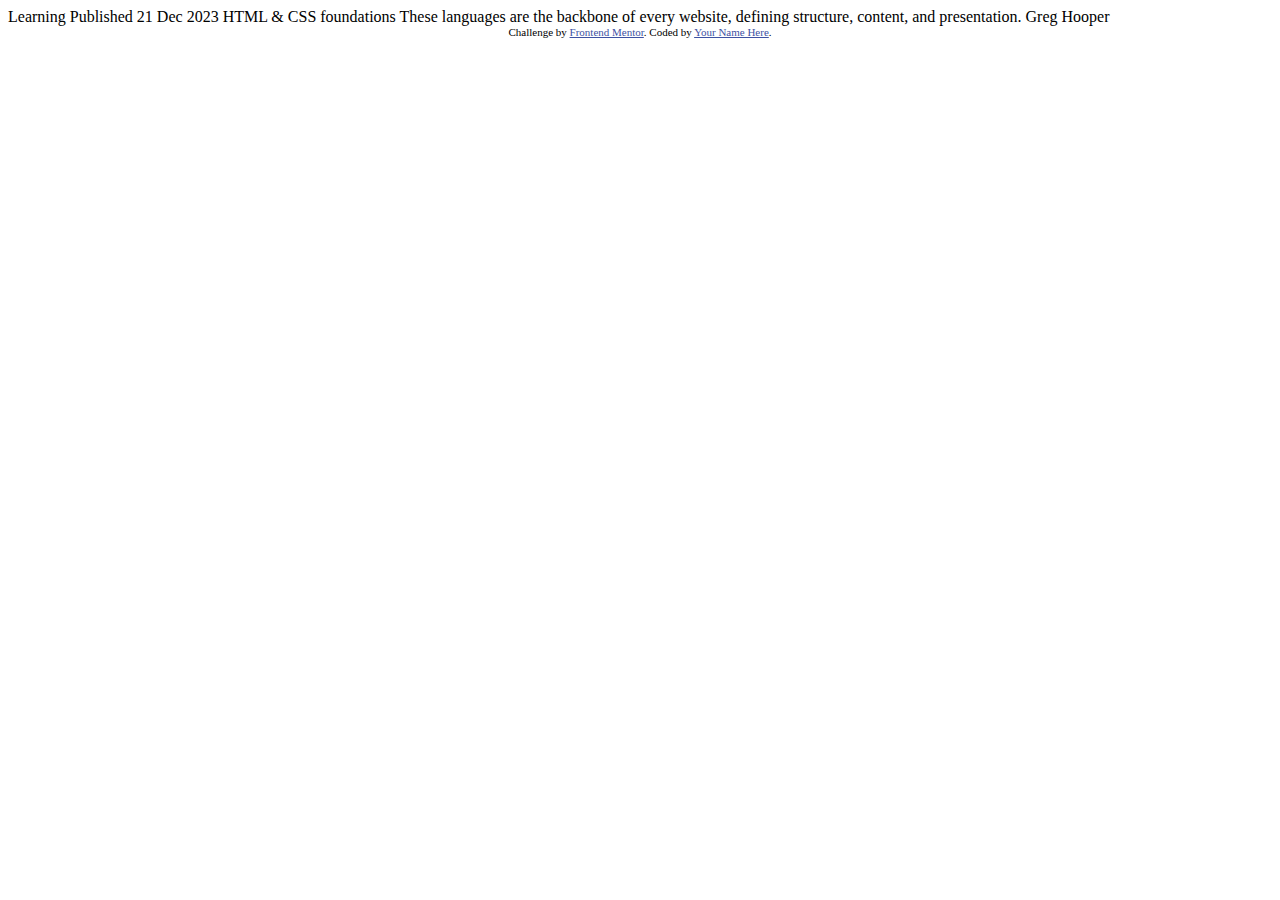
==== blog-preview-card-main/index.html @ 6bd51198 "Add new challenge" ====
<!DOCTYPE html>
<html lang="en">
<head>
  <meta charset="UTF-8">
  <meta name="viewport" content="width=device-width, initial-scale=1.0"> <!-- displays site properly based on user's device -->

  <link rel="icon" type="image/png" sizes="32x32" href="./assets/images/favicon-32x32.png">
  
  <title>Frontend Mentor | Blog preview card</title>

  <!-- Feel free to remove these styles or customise in your own stylesheet 👍 -->
  <style>
    .attribution { font-size: 11px; text-align: center; }
    .attribution a { color: hsl(228, 45%, 44%); }
  </style>
</head>
<body>

  Learning

  Published 21 Dec 2023

  HTML & CSS foundations

  These languages are the backbone of every website, defining structure, content, and presentation.

  Greg Hooper
  
  <div class="attribution">
    Challenge by <a href="https://www.frontendmentor.io?ref=challenge" target="_blank">Frontend Mentor</a>. 
    Coded by <a href="#">Your Name Here</a>.
  </div>
</body>
</html>
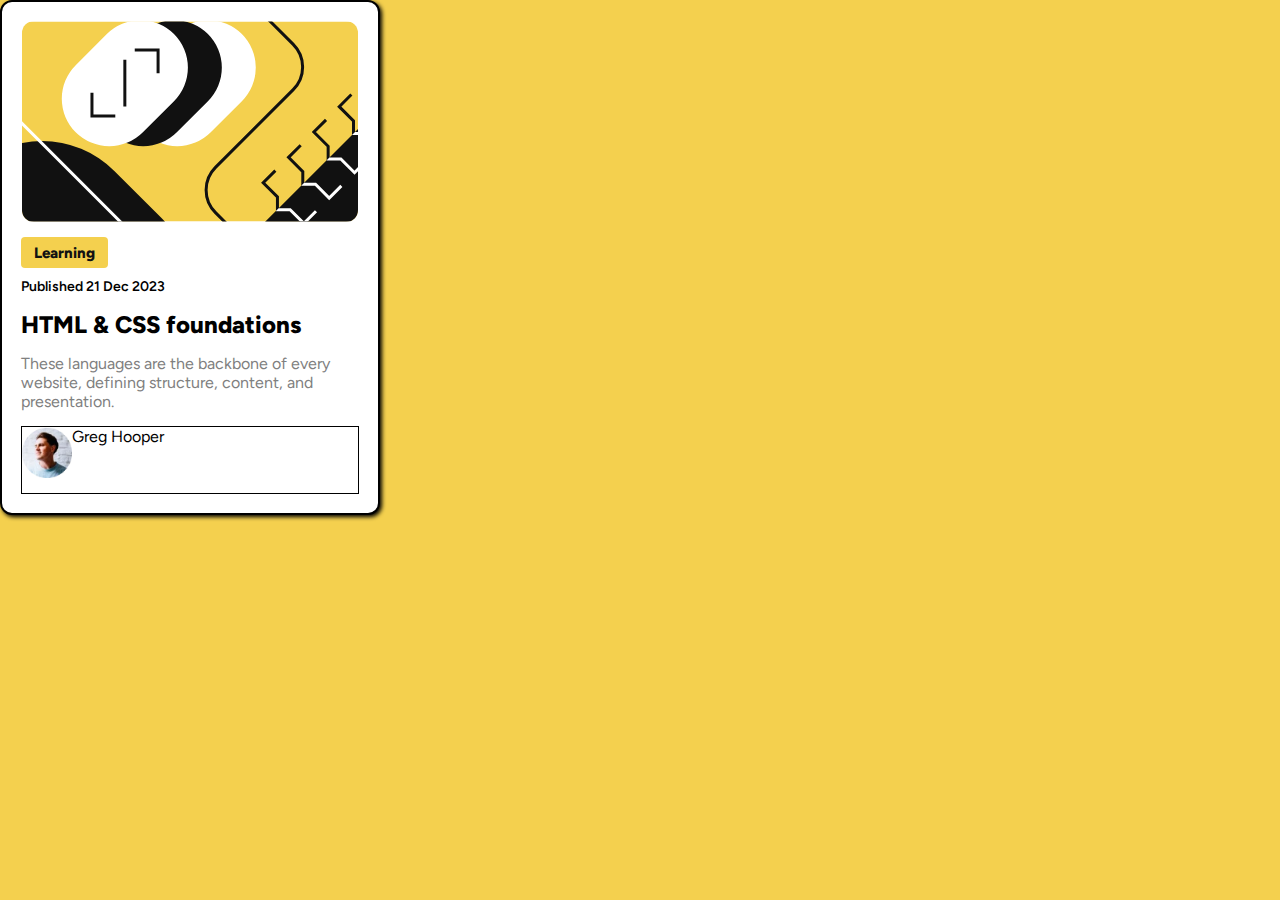
==== commit 87171b10: "Create div classes in HTML and link font and colour styles in CSS for img, background and main text." ====
--- a/blog-preview-card-main/index.html
+++ b/blog-preview-card-main/index.html
@@ -3,8 +3,11 @@
 <head>
   <meta charset="UTF-8">
   <meta name="viewport" content="width=device-width, initial-scale=1.0"> <!-- displays site properly based on user's device -->
-
   <link rel="icon" type="image/png" sizes="32x32" href="./assets/images/favicon-32x32.png">
+  <link rel="preconnect" href="https://fonts.googleapis.com">
+  <link rel="preconnect" href="https://fonts.gstatic.com" crossorigin>
+  <link href="https://fonts.googleapis.com/css2?family=Figtree:ital,wght@0,300..900;1,300..900&display=swap" rel="stylesheet">
+  <link rel="stylesheet" href="./style.css">
   
   <title>Frontend Mentor | Blog preview card</title>
 
@@ -16,19 +19,29 @@
 </head>
 <body>
 
-  Learning
+  <div class="container">
+    <img src="./assets/images/illustration-article.svg" alt="Card Image">
 
-  Published 21 Dec 2023
+    <div class="date-wrapper">
+      <button>Learning</button>
+      <p>Published 21 Dec 2023</p>
+    </div>
 
-  HTML & CSS foundations
+    <div class="title-wrapper">
+      <h2>HTML & CSS foundations</h2>
+      <p>These languages are the backbone of every website, defining structure, content, and presentation.</p>
+    </div>
 
-  These languages are the backbone of every website, defining structure, content, and presentation.
+    <div class="avatar-wrapper">
+        <img src="./assets/images/image-avatar.webp" alt="Greg" width="50px" height="auto">
+        <p>Greg Hooper</p>
+    </div>
 
-  Greg Hooper
-  
-  <div class="attribution">
+
+
+  <!-- <div class="attribution">
     Challenge by <a href="https://www.frontendmentor.io?ref=challenge" target="_blank">Frontend Mentor</a>. 
-    Coded by <a href="#">Your Name Here</a>.
-  </div>
+    Coded by <a href="#">Ellie</a>.
+  </div> -->
 </body>
 </html>--- a/blog-preview-card-main/style.css
+++ b/blog-preview-card-main/style.css
@@ -0,0 +1,71 @@
+* {
+    margin: 0;
+    padding: 0;
+    box-sizing: border-box;
+}
+
+body {
+    background-color: hsl(47, 88%, 63%);
+}
+
+.container {
+    background-color: #fff;
+    display: flex;
+    flex-direction: column;
+    padding: 1.2rem;
+    font-family: "Figtree", sans-serif;
+    border-radius: 0.75rem;
+    border: 2px solid black;
+    box-shadow: 2px 2px 4px;
+    max-width: 380px;
+}
+
+.container img {
+    max-width: 350px;
+    height: auto;
+    align-self: center;
+    border-radius: 0.75rem;
+    margin-bottom: 15px;
+}
+
+.date-wrapper button {
+    background-color: hsl(47, 88%, 63%);
+    color: hsl(0, 0%, 7%);
+    border: none;
+    padding-top: 0.4rem;
+    padding-bottom: 0.4rem;
+    padding-left: 0.8rem;
+    padding-right: 0.8rem;
+    text-align: center;
+    font-weight: 800;
+    font-size: 15px;
+    font-family: "Figtree", sans-serif;
+    border-radius: 4px;
+}
+
+.date-wrapper p {
+    margin-top: 10px;
+    font-size: 14px;
+    font-weight: 600;
+    margin-bottom: 15px;
+}
+
+.title-wrapper h2 {
+    font-weight: 800;
+    margin-bottom: 15px;
+}
+
+.title-wrapper p {
+    color: hsl(0, 0%, 50%);
+    font-size: 16px;
+    margin-bottom: 15px;
+}
+
+.avatar-wrapper {
+    border: 1px solid black;
+    display: flex;
+}
+
+
+/* Font weights
+600, 800 */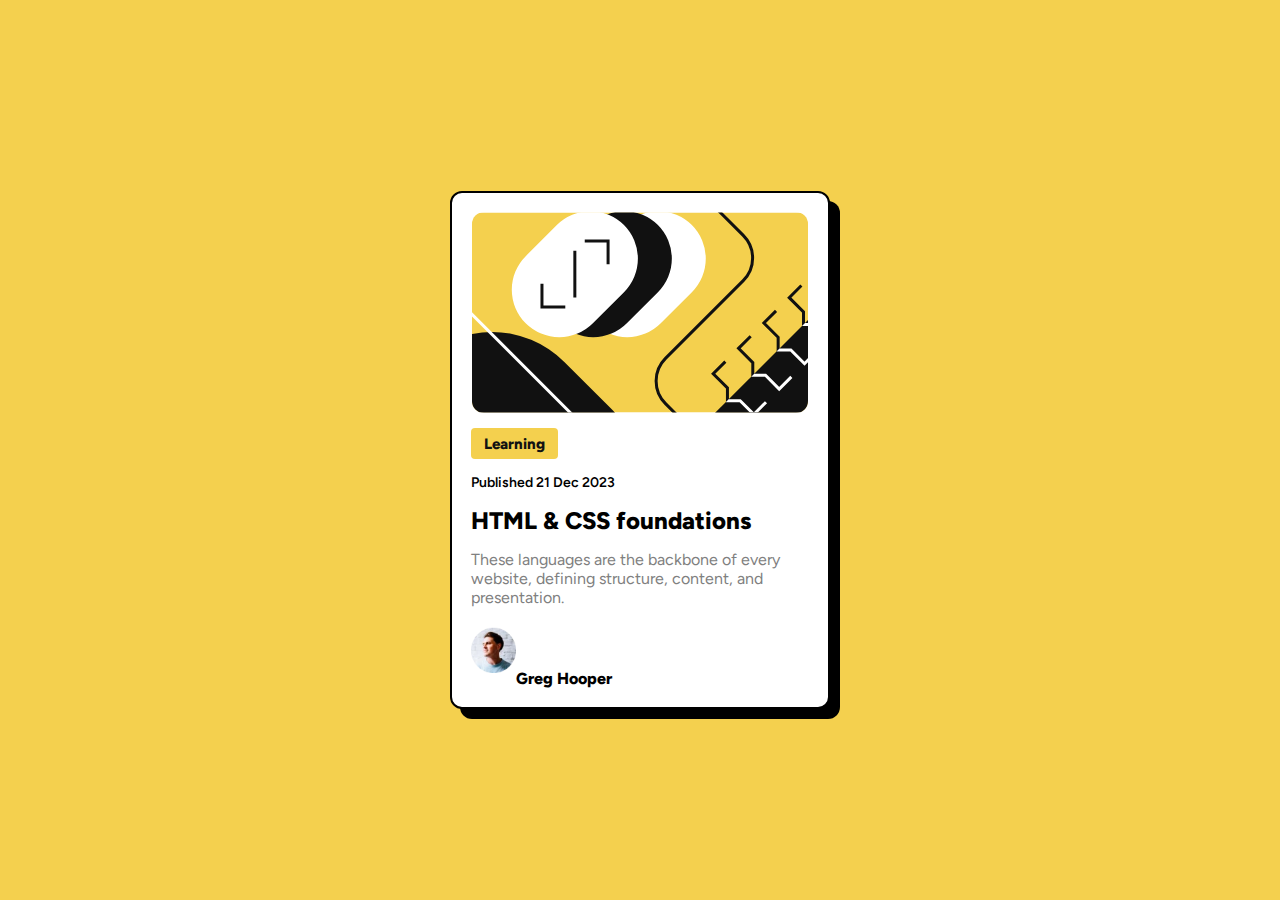
==== commit b1a0025f: "Change blog preview card to center of screen" ====
--- a/blog-preview-card-main/index.html
+++ b/blog-preview-card-main/index.html
@@ -33,8 +33,8 @@
     </div>
 
     <div class="avatar-wrapper">
-        <img src="./assets/images/image-avatar.webp" alt="Greg" width="50px" height="auto">
-        <p>Greg Hooper</p>
+        <img src="./assets/images/image-avatar.webp" alt="Greg" width="45px" height="auto">
+        <h4>Greg Hooper</h4>
     </div>
 
 
--- a/blog-preview-card-main/style.css
+++ b/blog-preview-card-main/style.css
@@ -6,6 +6,9 @@
 
 body {
     background-color: hsl(47, 88%, 63%);
+    min-height: 100vh;
+    display: grid;
+    place-items: center;
 }
 
 .container {
@@ -16,7 +19,7 @@
     font-family: "Figtree", sans-serif;
     border-radius: 0.75rem;
     border: 2px solid black;
-    box-shadow: 2px 2px 4px;
+    box-shadow: 10px 10px;
     max-width: 380px;
 }
 
@@ -44,7 +47,7 @@
 }
 
 .date-wrapper p {
-    margin-top: 10px;
+    margin-top: 15px;
     font-size: 14px;
     font-weight: 600;
     margin-bottom: 15px;
@@ -58,12 +61,20 @@
 .title-wrapper p {
     color: hsl(0, 0%, 50%);
     font-size: 16px;
-    margin-bottom: 15px;
+    margin-bottom: 20px;
 }
 
 .avatar-wrapper {
-    border: 1px solid black;
     display: flex;
+    flex-direction: row;
+    align-items: flex-end;
+
+}
+
+
+
+.avatar-wrapper h4 {
+    font-weight: 800;
 }
 
 
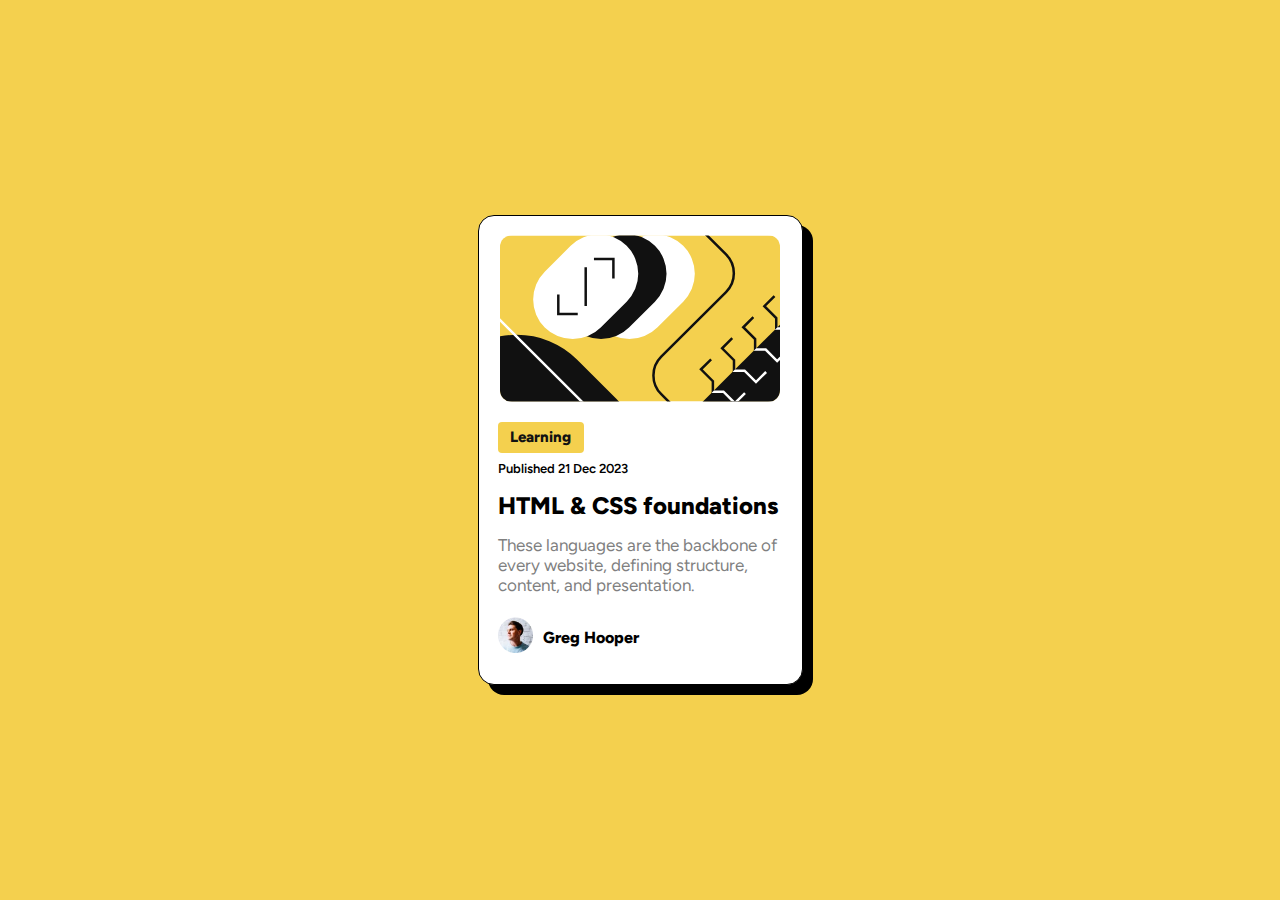
==== commit 602537af: "Fix avatar content and adjust card width" ====
--- a/blog-preview-card-main/index.html
+++ b/blog-preview-card-main/index.html
@@ -23,7 +23,7 @@
     <img src="./assets/images/illustration-article.svg" alt="Card Image">
 
     <div class="date-wrapper">
-      <button>Learning</button>
+      <span>Learning</span>
       <p>Published 21 Dec 2023</p>
     </div>
 
@@ -33,7 +33,7 @@
     </div>
 
     <div class="avatar-wrapper">
-        <img src="./assets/images/image-avatar.webp" alt="Greg" width="45px" height="auto">
+        <img src="./assets/images/image-avatar.webp" alt="Greg" width="35px" height="auto">
         <h4>Greg Hooper</h4>
     </div>
 
--- a/blog-preview-card-main/style.css
+++ b/blog-preview-card-main/style.css
@@ -17,21 +17,21 @@
     flex-direction: column;
     padding: 1.2rem;
     font-family: "Figtree", sans-serif;
-    border-radius: 0.75rem;
-    border: 2px solid black;
+    border-radius: 1rem;
+    border: 1px solid black;
     box-shadow: 10px 10px;
-    max-width: 380px;
+    max-width: 325px;
 }
 
 .container img {
-    max-width: 350px;
+    max-width: 280px;
     height: auto;
     align-self: center;
     border-radius: 0.75rem;
-    margin-bottom: 15px;
+    margin-bottom: 25px;
 }
 
-.date-wrapper button {
+.date-wrapper span {
     background-color: hsl(47, 88%, 63%);
     color: hsl(0, 0%, 7%);
     border: none;
@@ -48,7 +48,7 @@
 
 .date-wrapper p {
     margin-top: 15px;
-    font-size: 14px;
+    font-size: 13px;
     font-weight: 600;
     margin-bottom: 15px;
 }
@@ -60,21 +60,29 @@
 
 .title-wrapper p {
     color: hsl(0, 0%, 50%);
-    font-size: 16px;
+    font-size: 17px;
     margin-bottom: 20px;
 }
 
 .avatar-wrapper {
     display: flex;
     flex-direction: row;
-    align-items: flex-end;
-
+    gap: 5px;
+    align-items: center;
+    height: 50px;
 }
 
-
+.avatar-wrapper img {
+    display: flex;
+    float: left;
+    margin-top: 14px;
+    align-content: flex-end;
+}
 
 .avatar-wrapper h4 {
     font-weight: 800;
+    margin-bottom: 5px;
+    margin-left: 5px;
 }
 
 
